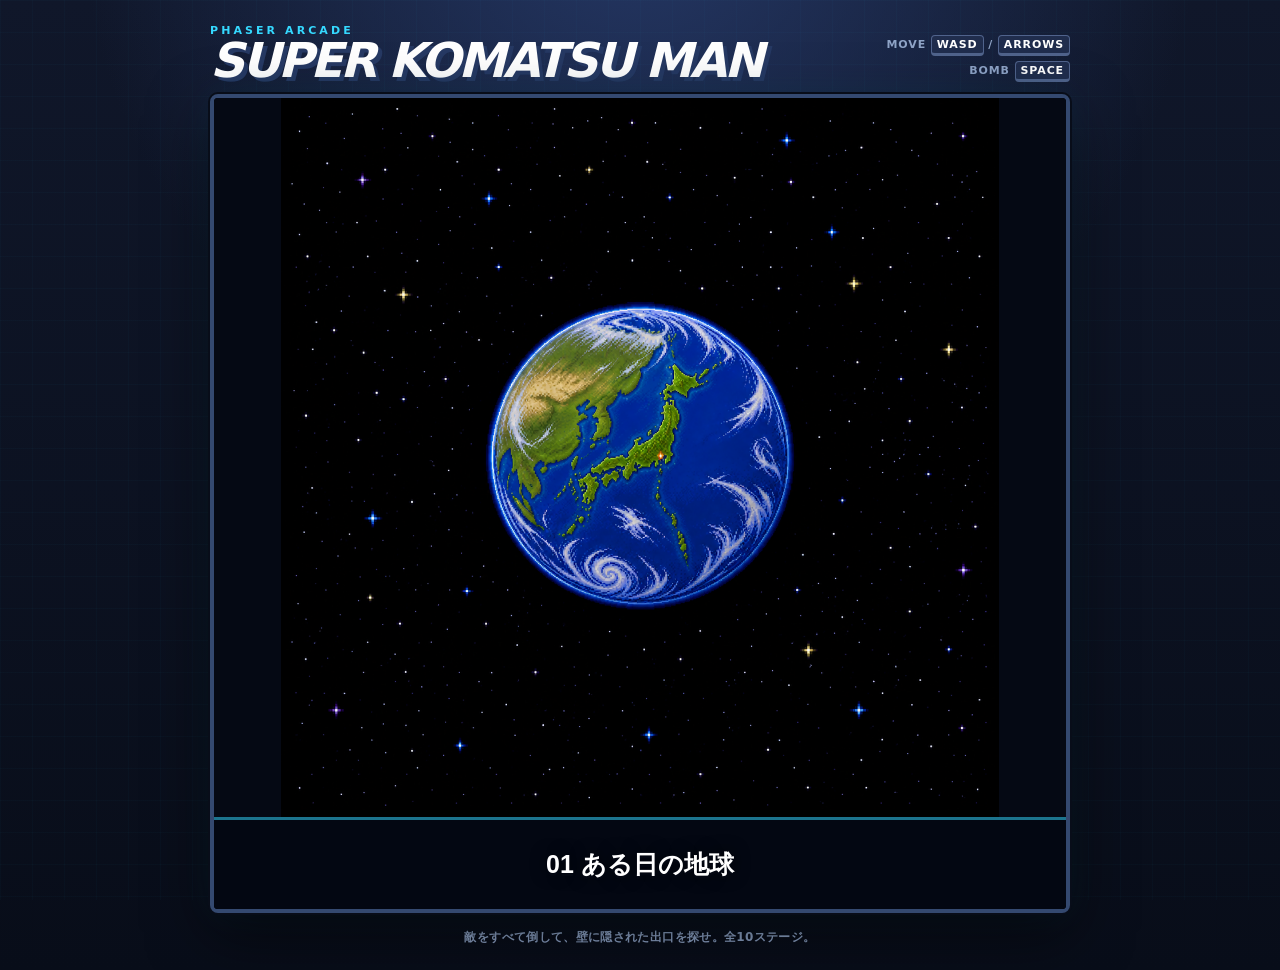
==== index.html @ 3535741e "Publish Super Komatsu Man" ====
<!doctype html>
<html lang="ja">
  <head>
    <meta charset="UTF-8" />
    <meta name="viewport" content="width=device-width, initial-scale=1, viewport-fit=cover" />
    <meta name="theme-color" content="#10172a" />
    <meta
      name="description"
      content="Phaser.jsで作った、全10ステージのボンバーマン風アクションゲーム"
    />
    <title>Super Komatsu Man</title>
    <link rel="stylesheet" href="./style.css?v=30" />
    <script src="./vendor/phaser.min.js"></script>
  </head>
  <body>
    <main class="page-shell">
      <header class="game-header">
        <div>
          <p class="eyebrow">PHASER ARCADE</p>
          <h1>SUPER KOMATSU MAN</h1>
        </div>
        <div class="header-help">
          <span>MOVE <kbd>WASD</kbd> / <kbd>ARROWS</kbd></span>
          <span>BOMB <kbd>SPACE</kbd></span>
        </div>
      </header>

      <section class="game-frame" aria-label="Super Komatsu Man ゲーム">
        <div id="game-container"></div>
        <div id="loading-message">LOADING...</div>
      </section>

      <section class="touch-controls" aria-label="タッチ操作">
        <div class="d-pad">
          <button class="touch-button up" data-control="up" aria-label="上へ移動">▲</button>
          <button class="touch-button left" data-control="left" aria-label="左へ移動">◀</button>
          <button class="touch-button down" data-control="down" aria-label="下へ移動">▼</button>
          <button class="touch-button right" data-control="right" aria-label="右へ移動">▶</button>
        </div>
        <button class="bomb-button" data-control="bomb" aria-label="爆弾を設置">
          <span class="bomb-icon"></span>
          BOMB
        </button>
      </section>

      <footer>
        敵をすべて倒して、壁に隠された出口を探せ。全10ステージ。
      </footer>
    </main>

    <script>
      window.addEventListener("error", (event) => {
        const loading = document.querySelector("#loading-message");
        if (!loading) return;
        loading.textContent = "起動に失敗しました。ページを再読み込みしてください。";
        loading.classList.add("loading-error");
        console.error(event.error || event.message);
      });
    </script>
    <script defer src="./game.js?v=30"></script>
  </body>
</html>
---- style.css ----
:root {
  color-scheme: dark;
  --ink: #eff6ff;
  --muted: #8fa4c7;
  --panel: #17213b;
  --line: #2b3b61;
  --cyan: #35d9ff;
  --orange: #ff9b3d;
  --danger: #ff4d6d;
}

* {
  box-sizing: border-box;
}

html,
body {
  min-height: 100%;
}

body {
  margin: 0;
  overflow-x: hidden;
  background:
    radial-gradient(circle at 50% -10%, #253866 0, transparent 35rem),
    linear-gradient(180deg, #10172a 0%, #080d19 100%);
  color: var(--ink);
  font-family: "Trebuchet MS", "Arial Black", system-ui, sans-serif;
}

body::before {
  position: fixed;
  inset: 0;
  z-index: -1;
  background-image:
    linear-gradient(rgba(53, 217, 255, 0.025) 1px, transparent 1px),
    linear-gradient(90deg, rgba(53, 217, 255, 0.025) 1px, transparent 1px);
  background-size: 32px 32px;
  content: "";
  pointer-events: none;
}

.page-shell {
  width: min(100% - 24px, 860px);
  margin: 0 auto;
  padding: 24px 0 max(24px, env(safe-area-inset-bottom));
}

.game-header {
  display: flex;
  align-items: end;
  justify-content: space-between;
  gap: 24px;
  margin-bottom: 12px;
}

.eyebrow {
  margin: 0 0 2px;
  color: var(--cyan);
  font-size: 11px;
  font-weight: 900;
  letter-spacing: 0.28em;
}

h1 {
  margin: 0;
  color: white;
  font-size: clamp(28px, 7vw, 48px);
  font-style: italic;
  letter-spacing: -0.06em;
  line-height: 0.9;
  text-shadow: 4px 4px 0 #263963;
}

.header-help {
  display: flex;
  flex-direction: column;
  gap: 5px;
  color: var(--muted);
  font-size: 11px;
  font-weight: 800;
  letter-spacing: 0.08em;
  text-align: right;
}

kbd {
  display: inline-block;
  min-width: 28px;
  padding: 2px 5px;
  border: 1px solid #50638c;
  border-bottom-width: 3px;
  border-radius: 4px;
  background: #202d4d;
  color: white;
  font: inherit;
  text-align: center;
}

.game-frame {
  position: relative;
  overflow: hidden;
  border: 4px solid #344970;
  border-radius: 8px;
  background: #080d19;
  box-shadow:
    0 0 0 2px #080d19,
    0 20px 60px rgba(0, 0, 0, 0.55),
    0 0 36px rgba(53, 217, 255, 0.08);
}

#game-container {
  position: relative;
  overflow: hidden;
  width: 100%;
  aspect-ratio: 660 / 628;
  background: #050914;
}

#game-container canvas {
  display: block;
  width: 100% !important;
  height: 100% !important;
}

.op-overlay {
  position: absolute;
  inset: 0;
  z-index: 5;
  overflow: hidden;
  background: #050914;
}

.op-image {
  position: absolute;
  top: 0;
  right: 0;
  bottom: 92px;
  left: 0;
  width: 100%;
  height: calc(100% - 92px);
  object-fit: contain;
  opacity: 1;
  transition:
    opacity 0.26s ease,
    scale 2.4s ease,
    translate 2.4s ease;
  scale: 1;
}

.op-image.is-loading {
  opacity: 0.35;
}

.op-caption {
  position: absolute;
  right: 0;
  bottom: 0;
  left: 0;
  min-height: 92px;
  display: grid;
  place-items: center;
  padding: 18px 28px;
  border-top: 3px solid rgba(53, 217, 255, 0.52);
  background: rgba(3, 7, 18, 0.76);
  color: white;
  font: 900 25px "Trebuchet MS", "Yu Gothic", "Meiryo", sans-serif;
  text-align: center;
  text-shadow: 0 3px 0 #030712, 0 0 16px rgba(0, 0, 0, 0.8);
}

.op-prompt {
  position: absolute;
  right: 0;
  bottom: 118px;
  left: 0;
  display: flex;
  align-items: center;
  justify-content: center;
  gap: 30px;
  opacity: 0;
  pointer-events: none;
}

.op-press,
.op-enter {
  color: #ffcf4a;
  font: 900 35px "Arial Black", "Trebuchet MS", sans-serif;
  text-shadow:
    0 4px 0 #090b12,
    0 0 18px rgba(0, 0, 0, 0.9);
  transform: translateX(-420px);
}

.op-enter {
  color: #35d9ff;
  transform: translateX(420px);
}

.op-overlay.is-final .op-prompt {
  opacity: 1;
}

.op-overlay.is-final .op-press,
.op-overlay.is-final .op-enter {
  animation:
    op-slide-in 0.7s cubic-bezier(0.19, 1, 0.22, 1) forwards,
    op-blink 1.2s ease-in-out 1s infinite;
}

.op-error {
  position: absolute;
  top: 50%;
  left: 50%;
  max-width: 90%;
  color: #ff6b7a;
  font: 900 18px "Trebuchet MS", "Yu Gothic", "Meiryo", sans-serif;
  text-align: center;
  text-shadow: 0 2px 0 #030712;
  transform: translate(-50%, -50%);
}

@keyframes op-slide-in {
  to {
    transform: translateX(0);
  }
}

@keyframes op-blink {
  50% {
    opacity: 0.38;
  }
}

#loading-message {
  position: absolute;
  inset: 0;
  display: grid;
  place-items: center;
  color: var(--cyan);
  font-weight: 900;
  letter-spacing: 0.22em;
  pointer-events: none;
}

#loading-message.loading-error {
  padding: 24px;
  color: var(--danger);
  font-size: 14px;
  letter-spacing: 0.04em;
  text-align: center;
}

.touch-controls {
  display: none;
  align-items: center;
  justify-content: space-between;
  margin-top: 18px;
  padding: 0 8px;
  user-select: none;
  -webkit-user-select: none;
}

.d-pad {
  display: grid;
  grid-template: repeat(3, 52px) / repeat(3, 52px);
  gap: 3px;
}

.touch-button,
.bomb-button {
  border: 2px solid #42577f;
  background: linear-gradient(180deg, #263759, #17233c);
  color: white;
  font: 900 20px "Trebuchet MS", sans-serif;
  box-shadow: 0 5px 0 #0a0f1d;
  touch-action: none;
}

.touch-button {
  border-radius: 8px;
}

.touch-button:active,
.touch-button.active,
.bomb-button:active,
.bomb-button.active {
  translate: 0 3px;
  filter: brightness(1.3);
  box-shadow: 0 2px 0 #0a0f1d;
}

.up {
  grid-area: 1 / 2;
}

.left {
  grid-area: 2 / 1;
}

.down {
  grid-area: 2 / 2;
}

.right {
  grid-area: 2 / 3;
}

.bomb-button {
  display: flex;
  width: 112px;
  height: 112px;
  flex-direction: column;
  align-items: center;
  justify-content: center;
  border-color: #9d4b5c;
  border-radius: 50%;
  background: linear-gradient(145deg, #ff5a74, #a51e43);
  font-size: 15px;
  letter-spacing: 0.06em;
}

.bomb-icon {
  width: 30px;
  height: 30px;
  margin-bottom: 6px;
  border: 3px solid white;
  border-radius: 50%;
  background: #17213b;
}

footer {
  margin-top: 16px;
  color: var(--muted);
  font-size: 12px;
  font-weight: 700;
  letter-spacing: 0.03em;
  text-align: center;
}

@media (pointer: coarse), (max-width: 720px) {
  .page-shell {
    width: min(100% - 12px, 660px);
    padding-top: 12px;
  }

  .header-help {
    display: none;
  }

  .touch-controls {
    display: flex;
  }
}

@media (max-width: 390px) {
  .d-pad {
    grid-template: repeat(3, 46px) / repeat(3, 46px);
  }

  .bomb-button {
    width: 98px;
    height: 98px;
  }
}
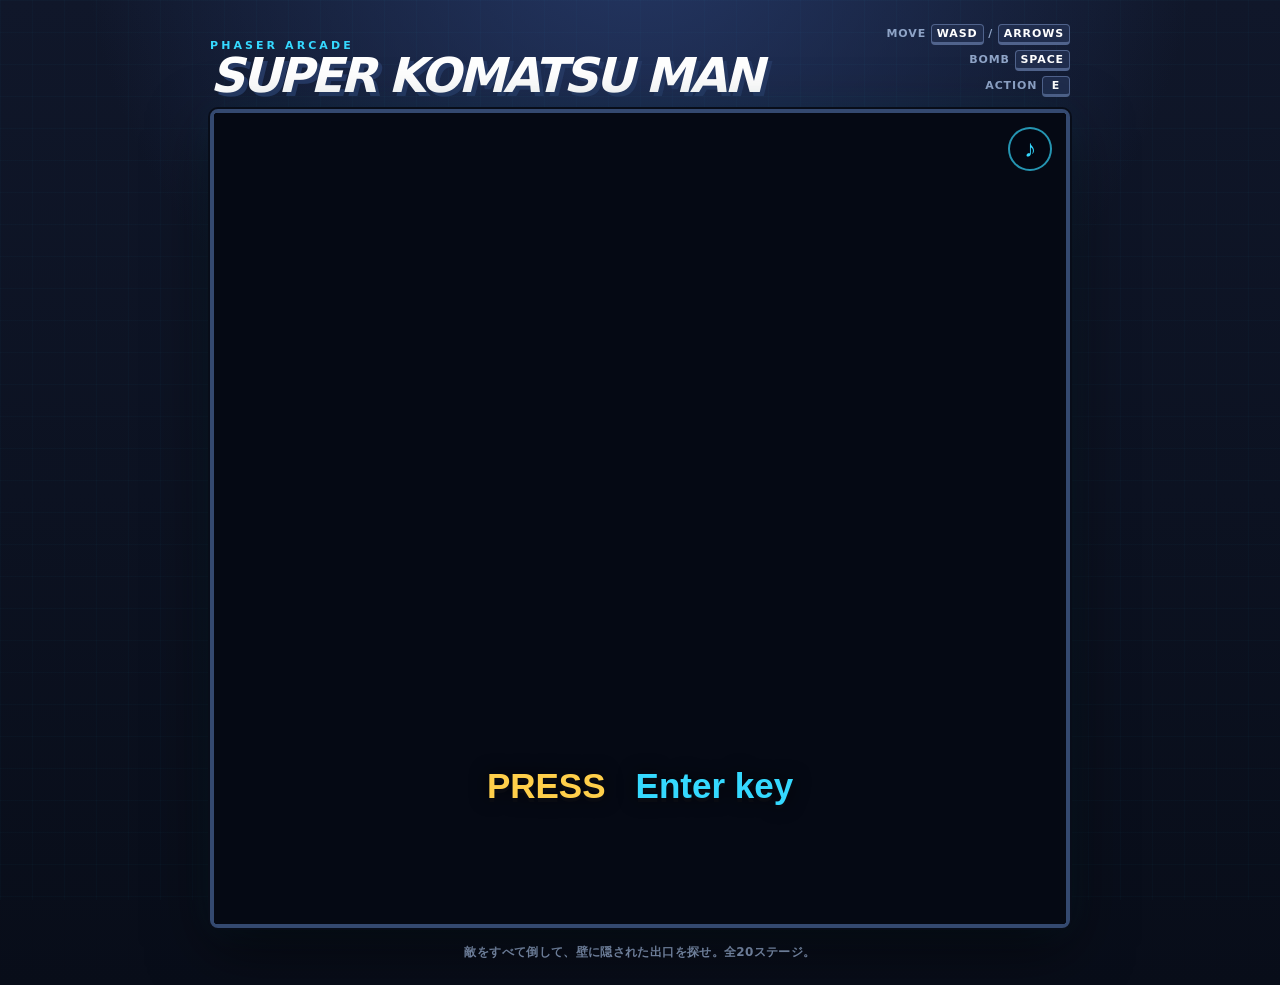
==== commit 8fbd5a9e: "Update Super Komatsu Man content" ====
--- a/index.html
+++ b/index.html
@@ -6,10 +6,10 @@
     <meta name="theme-color" content="#10172a" />
     <meta
       name="description"
-      content="Phaser.jsで作った、全10ステージのボンバーマン風アクションゲーム"
+      content="Phaser.jsで作った、全20ステージのボンバーマン風アクションゲーム"
     />
     <title>Super Komatsu Man</title>
-    <link rel="stylesheet" href="./style.css?v=30" />
+    <link rel="stylesheet" href="./style.css?v=50" />
     <script src="./vendor/phaser.min.js"></script>
   </head>
   <body>
@@ -22,6 +22,7 @@
         <div class="header-help">
           <span>MOVE <kbd>WASD</kbd> / <kbd>ARROWS</kbd></span>
           <span>BOMB <kbd>SPACE</kbd></span>
+          <span>ACTION <kbd>E</kbd></span>
         </div>
       </header>
 
@@ -44,7 +45,7 @@
       </section>
 
       <footer>
-        敵をすべて倒して、壁に隠された出口を探せ。全10ステージ。
+        敵をすべて倒して、壁に隠された出口を探せ。全20ステージ。
       </footer>
     </main>
 
@@ -57,6 +58,6 @@
         console.error(event.error || event.message);
       });
     </script>
-    <script defer src="./game.js?v=30"></script>
+    <script defer src="./game.js?v=53"></script>
   </body>
 </html>
--- a/style.css
+++ b/style.css
@@ -134,38 +134,52 @@
   position: absolute;
   top: 0;
   right: 0;
-  bottom: 92px;
+  bottom: 0;
   left: 0;
   width: 100%;
-  height: calc(100% - 92px);
+  height: 100%;
   object-fit: contain;
   opacity: 1;
-  transition:
-    opacity 0.26s ease,
-    scale 2.4s ease,
-    translate 2.4s ease;
-  scale: 1;
+  transform: scale(1);
+  transform-origin: center center;
 }
 
 .op-image.is-loading {
   opacity: 0.35;
 }
 
+.op-start-screen {
+  position: absolute;
+  inset: 0;
+  z-index: 3;
+  background: #050914;
+}
+
+.op-sound-button {
+  position: absolute;
+  top: 14px;
+  right: 14px;
+  z-index: 4;
+  display: grid;
+  width: 44px;
+  height: 44px;
+  place-items: center;
+  border: 2px solid rgba(53, 217, 255, 0.68);
+  border-radius: 50%;
+  background: rgba(3, 7, 18, 0.72);
+  color: #35d9ff;
+  font: 900 24px "Trebuchet MS", sans-serif;
+  text-shadow: 0 2px 0 #030712;
+  cursor: pointer;
+}
+
+.op-sound-button.is-playing {
+  border-color: rgba(255, 207, 74, 0.82);
+  color: #ffcf4a;
+}
+
 .op-caption {
-  position: absolute;
-  right: 0;
-  bottom: 0;
-  left: 0;
-  min-height: 92px;
-  display: grid;
-  place-items: center;
-  padding: 18px 28px;
-  border-top: 3px solid rgba(53, 217, 255, 0.52);
-  background: rgba(3, 7, 18, 0.76);
-  color: white;
-  font: 900 25px "Trebuchet MS", "Yu Gothic", "Meiryo", sans-serif;
-  text-align: center;
-  text-shadow: 0 3px 0 #030712, 0 0 16px rgba(0, 0, 0, 0.8);
+  display: none;
 }
 
 .op-prompt {
@@ -173,6 +187,7 @@
   right: 0;
   bottom: 118px;
   left: 0;
+  z-index: 5;
   display: flex;
   align-items: center;
   justify-content: center;
@@ -196,10 +211,13 @@
   transform: translateX(420px);
 }
 
+.op-overlay.is-waiting .op-prompt,
 .op-overlay.is-final .op-prompt {
   opacity: 1;
 }
 
+.op-overlay.is-waiting .op-press,
+.op-overlay.is-waiting .op-enter,
 .op-overlay.is-final .op-press,
 .op-overlay.is-final .op-enter {
   animation:
